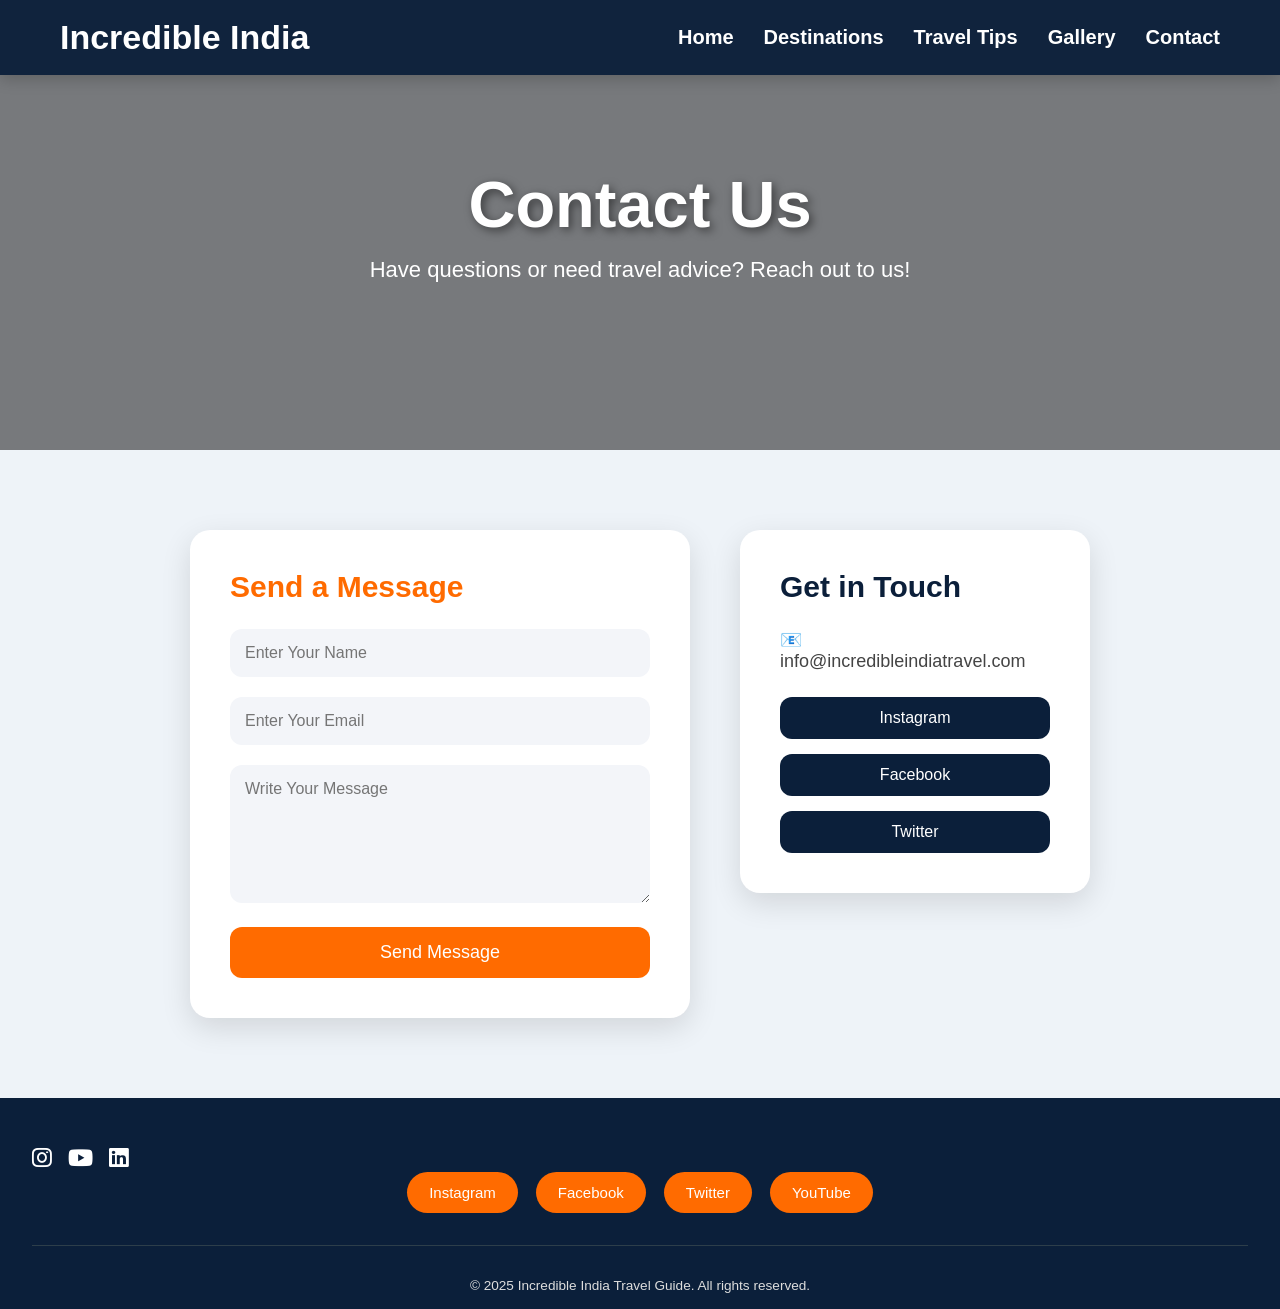
==== contact.html @ fa3aba9f "index.html" ====
<!DOCTYPE html>
<html lang="en">
<head>
    <meta charset="UTF-8">
    <meta name="viewport"
    content="width=device-width, initial-scale=1.0">
    <title>Contact Us</title>
   <link rel="stylesheet" href="contact.css">
    <link rel="stylesheet" href="https://cdnjs.cloudflare.com/ajax/libs/font-awesome/6.5.1/css/all.min.css">

</head>

<body>

    <!-- Navbar -->
    <header>

        <div class="navbar">

            <h1>Incredible India</h1>

            <nav>
                <ul>
                    <li><a href="index.html">Home</a></li>
                    <li><a href="destination.html">Destinations</a></li>
                    <li><a href="traveltip.html">Travel Tips</a></li>
                    <li><a href="gallery.html">Gallery</a></li>
                    <li><a href="contact.html">Contact</a></li>
                </ul>
            </nav>

        </div>

    </header>

    <!-- Hero Section -->
    <section class="hero">

        <div class="overlay">

            <h2>Contact Us</h2>

            <p>
                Have questions or need travel advice?
                Reach out to us!
            </p>

        </div>

    </section>

    <!-- Contact Section -->
    <section class="contact-section">

        <!-- Contact Form -->
        <div class="contact-form">

            <h3>Send a Message</h3>

            <form>

                <input type="text"
                placeholder="Enter Your Name">

                <input type="email"
                placeholder="Enter Your Email">

                <textarea rows="6"
                placeholder="Write Your Message"></textarea>

                <button type="submit">
                    Send Message
                </button>

            </form>

        </div>

        <!-- Contact Info -->
        <div class="contact-info">

            <h3>Get in Touch</h3>

            <p>
                📧 info@incredibleindiatravel.com
            </p>

            <div class="social-links">

                <a href="#">Instagram</a>

                <a href="#">Facebook</a>

                <a href="#">Twitter</a>

            </div>

        </div>

    </section>

    <!-- Footer -->
    <footer class="footer">
  <div class="footer-container"><div class="footer-col"><div class="social-icons"><a href="#"><i class="fab fa-instagram"></i></a><a href="#"><i class="fab fa-youtube"></i></a><a href="#"><i class="fab fa-linkedin"></i></a></div></div></div>
        <div class="footer-social">

            <a href="#">Instagram</a>

            <a href="#">Facebook</a>

            <a href="#">Twitter</a>

            <a href="#">YouTube</a>

        </div>
        <div class="footer-bottom">© 2025 Incredible India Travel Guide. All rights reserved.</div>

    </div>

</footer>
</body>
</html>
---- contact.css ----
/* Reset */
*{
    margin:0;
    padding:0;
    box-sizing:border-box;
    font-family: Arial, sans-serif;
}

/* Body */
body{
    background:#eef3f8;
    overflow-x:hidden;
}

/* Navbar */
.navbar{
    display:flex;
    justify-content:space-between;
    align-items:center;

    padding:18px 60px;

    background:rgba(11,31,58,0.95);

    position: fixed;
    top: 0;
    width: 100%;
    z-index: 1000;

    backdrop-filter:blur(10px);

    box-shadow:0 4px 15px rgba(0,0,0,0.2);
}

/* Logo */
.navbar h1{
    color:white;
    font-size:34px;
    font-weight:700;
}

/* Nav Links */
nav ul{
    display:flex;
    gap:30px;
    list-style:none;
}

nav ul li a{
    color:white;
    text-decoration:none;
    font-size:20px;
    font-weight: bold;
    transition:0.4s;
    position:relative;
}

/* Hover Effect */
nav ul li a:hover{
    color:rgb(128, 34, 34);
}

/* Hero Section */
.hero{
    height:50vh;

    background:
    linear-gradient(rgba(0,0,0,0.5),
    rgba(0,0,0,0.5)),
    url("https://images.unsplash.com/photo-1526772662000-3f88f10405ff?q=80&w=1974&auto=format&fit=crop");

    background-size:cover;
    background-position:center;

    display:flex;
    justify-content:center;
    align-items:center;
}

/* Overlay Text */
.overlay{
    text-align:center;
    color:white;
}

.overlay h2{
    font-size:65px;
    margin-bottom:15px;
    text-shadow:3px 3px 10px rgba(0,0,0,0.5);
}

.overlay p{
    font-size:22px;
}

/* Contact Section */
.contact-section{
    display:flex;
    justify-content:center;
    align-items:flex-start;

    gap:50px;

    padding:80px 60px;

    flex-wrap:wrap;
}

/* Form Box */
.contact-form{
    background:white;

    padding:40px;

    width:500px;

    border-radius:20px;

    box-shadow:0 10px 30px rgba(0,0,0,0.12);
}

/* Form Heading */
.contact-form h3{
    font-size:30px;
    color:#ff6b00;
    margin-bottom:25px;
}

/* Input Fields */
.contact-form input,
.contact-form textarea{
    width:100%;

    padding:15px;

    margin-bottom:20px;

    border:none;

    border-radius:12px;

    background:#f3f5f9;

    font-size:16px;

    outline:none;

    transition:0.3s;
}

/* Input Focus */
.contact-form input:focus,
.contact-form textarea:focus{
    background:#fff;

    border:2px solid #ff6b00;
}

/* Button */
.contact-form button{
    width:100%;

    padding:15px;

    border:none;

    border-radius:12px;

    background:#ff6b00;

    color:white;

    font-size:18px;

    cursor:pointer;

    transition:0.4s;
}

/* Button Hover */
.contact-form button:hover{
    background:#e55d00;
    transform:translateY(-3px);
}

/* Contact Info */
.contact-info{
    background:white;

    padding:40px;

    width:350px;

    border-radius:20px;

    box-shadow:0 10px 30px rgba(0,0,0,0.12);
}

/* Info Heading */
.contact-info h3{
    font-size:30px;
    color:#0b1f3a;
    margin-bottom:25px;
}

/* Info Text */
.contact-info p{
    font-size:18px;
    margin-bottom:25px;
    color:#444;
}

/* Social Links */
.social-links{
    display:flex;
    flex-direction:column;
    gap:15px;
}

.social-links a{
    text-decoration:none;

    color:white;

    background:#0b1f3a;

    padding:12px 18px;

    border-radius:12px;

    transition:0.4s;

    text-align:center;
}

/* Hover */
.social-links a:hover{
    background:#ff6b00;
    transform:translateX(5px);
}
/* Footer */
.footer {
    background:#0b1f3a;
    color: #ddd;
    padding: 3rem 2rem 1rem;
}

.footer-container {
    max-width: 1300px;
    margin: auto;
    display: grid;
    grid-template-columns: repeat(auto-fit, minmax(220px, 1fr));
    gap: 2rem;
}

.footer-col h3, .footer-col h4 {
    color:  #f4a024;
    margin-bottom: 1rem;
}

.footer-col ul {
    list-style: none;
}

.footer-col ul li {
    margin-bottom: 0.5rem;
}

.footer-col ul li a {
    color: #ddd;
    text-decoration: none;
    transition: var(--transition);
}

.footer-col ul li a:hover {
    color: var(--saffron);
    padding-left: 5px;
}

.social-icons a {
    color: white;
    margin-right: 1rem;
    font-size: 1.4rem;
    transition: var(--transition);
    display: inline-block;
}

.social-icons a:hover {
    color: var(--saffron);
    transform: translateY(-3px);
}

.footer-bottom {
    text-align: center;
    border-top: 1px solid #2d3e4a;
    padding-top: 2rem;
    margin-top: 2rem;
    font-size: 0.85rem;
}

/* Social Links */
.footer-social{
    display:flex;

    justify-content:center;

    flex-wrap:wrap;

    gap:18px;
}

/* Social Buttons */
.footer-social a{
    text-decoration:none;

    color:white;

    background:#ff6b00;

    padding:12px 22px;

    border-radius:30px;

    transition:0.4s;

    font-size:15px;

    font-weight:500;
}

/* Hover Effect */
.footer-social a:hover{
    background:white;

    color:#0b1f3a;

    transform:translateY(-5px);
}

/* Responsive */
@media(max-width:768px){

    .navbar{
        flex-direction:column;
        gap:15px;
        padding:20px;
    }

    nav ul{
        flex-wrap:wrap;
        justify-content:center;
        gap:15px;
    }

    .overlay h2{
        font-size:42px;
    }

    .overlay p{
        font-size:16px;
        padding:0 20px;
    }

    .contact-form,
    .contact-info{
        width:100%;
    }

    .contact-section{
        padding:50px 20px;
    }
}
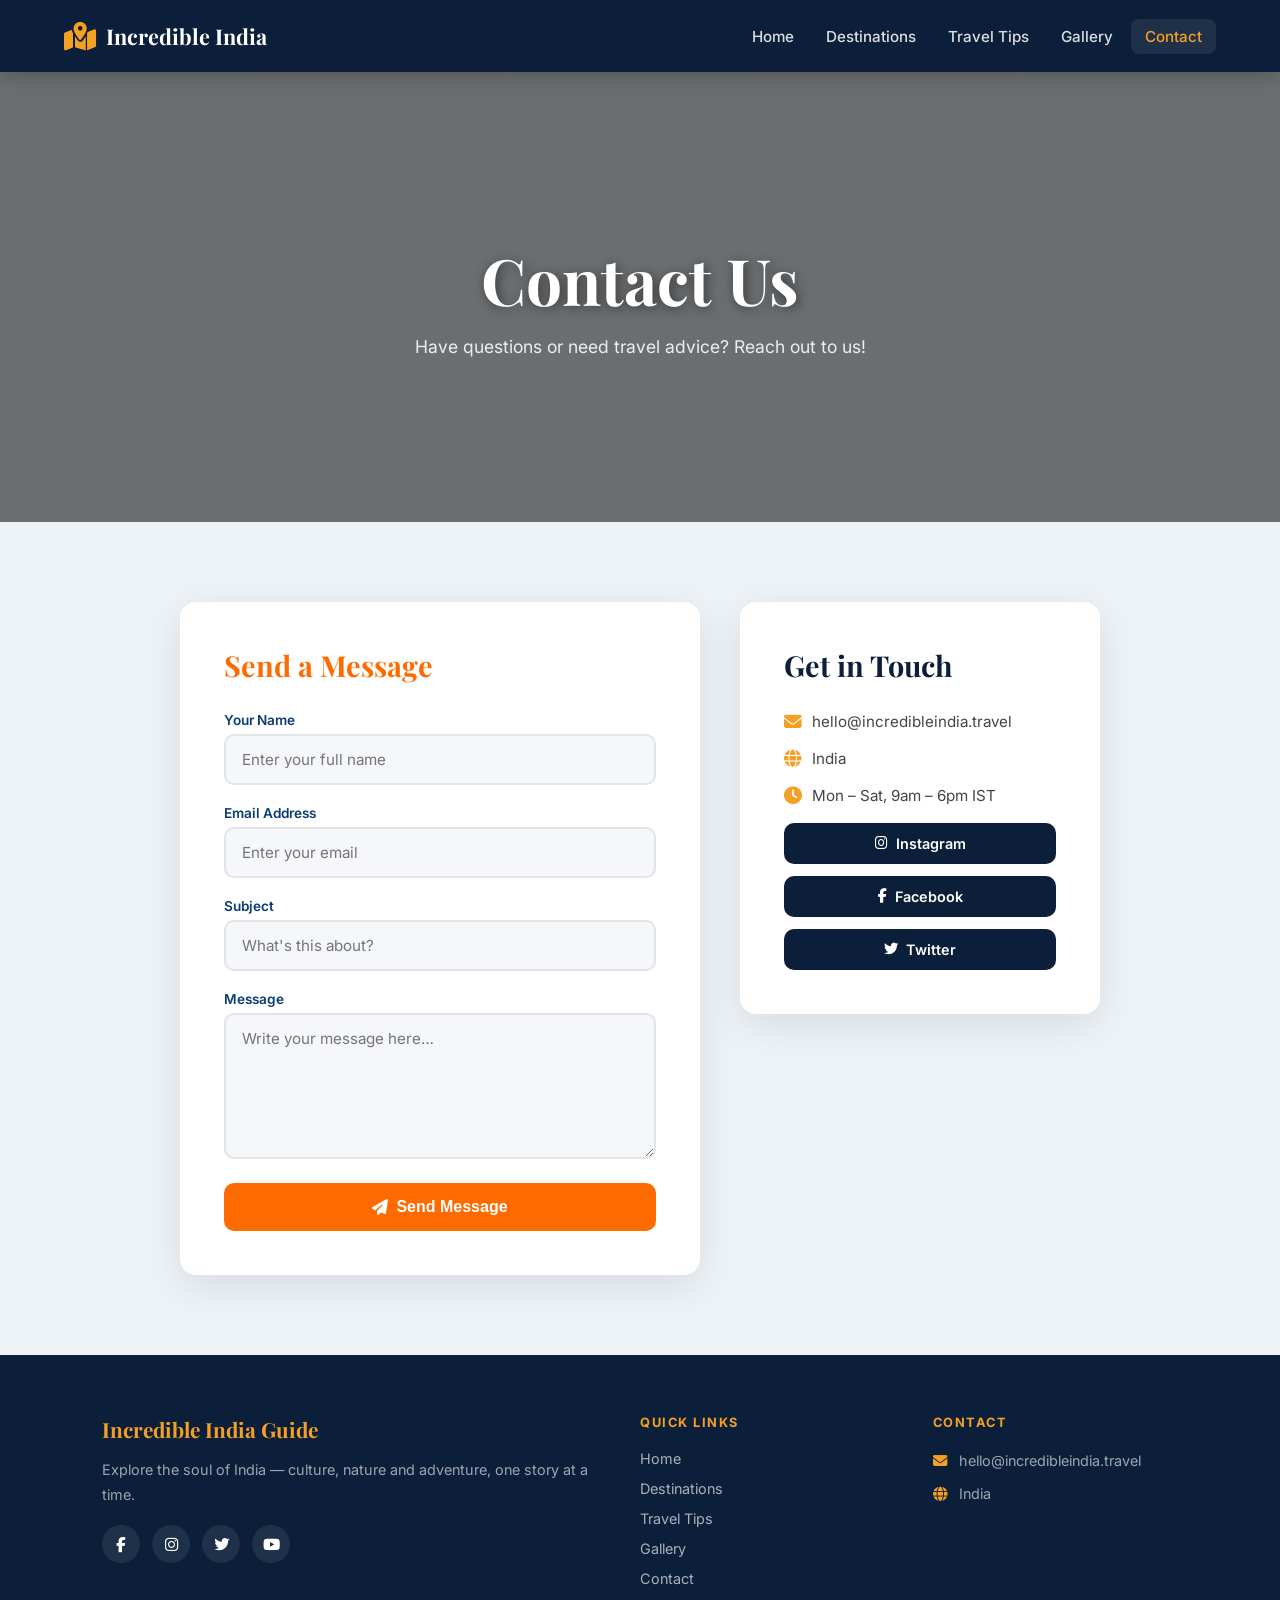
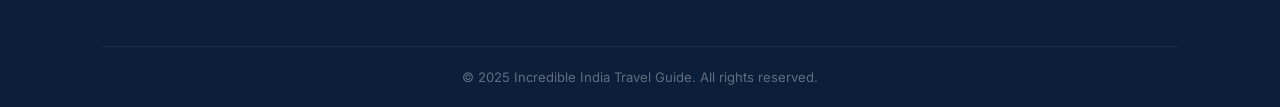
==== commit 9baf9034: "Improve Incredible India website" ====
--- a/contact.html
+++ b/contact.html
@@ -1,122 +1,136 @@
-<!DOCTYPE html>
+﻿<!DOCTYPE html>
 <html lang="en">
 <head>
     <meta charset="UTF-8">
-    <meta name="viewport"
-    content="width=device-width, initial-scale=1.0">
-    <title>Contact Us</title>
-   <link rel="stylesheet" href="contact.css">
+    <meta name="viewport" content="width=device-width, initial-scale=1.0">
+    <title>Contact Us — Incredible India</title>
+    <meta name="description" content="Have questions or need travel advice? Get in touch with the Incredible India Travel Guide.">
+    <link rel="preconnect" href="https://fonts.googleapis.com">
+    <link rel="preconnect" href="https://fonts.gstatic.com" crossorigin>
+    <link href="https://fonts.googleapis.com/css2?family=Inter:wght@400;500;600;700&family=Playfair+Display:ital,wght@0,600;0,700;1,600&display=swap" rel="stylesheet">
     <link rel="stylesheet" href="https://cdnjs.cloudflare.com/ajax/libs/font-awesome/6.5.1/css/all.min.css">
-
+    <link rel="stylesheet" href="contact.css">
 </head>
-
 <body>
 
-    <!-- Navbar -->
-    <header>
+<!-- Header -->
+<header>
+    <div class="navbar">
+        <div class="logo">
+            <i class="fas fa-map-marked-alt logo-icon"></i>
+            <span class="logo-text">Incredible India</span>
+        </div>
+        <button class="hamburger" id="hamburger" aria-label="Toggle menu" aria-expanded="false">
+            <span></span><span></span><span></span>
+        </button>
+        <nav id="main-nav">
+            <ul>
+                <li><a href="index.html">Home</a></li>
+                <li><a href="destination.html">Destinations</a></li>
+                <li><a href="traveltip.html">Travel Tips</a></li>
+                <li><a href="gallery.html">Gallery</a></li>
+                <li><a href="contact.html" class="active">Contact</a></li>
+            </ul>
+        </nav>
+    </div>
+</header>
 
-        <div class="navbar">
+<!-- Hero Section -->
+<section class="hero">
+    <div class="overlay">
+        <h2>Contact Us</h2>
+        <p>Have questions or need travel advice? Reach out to us!</p>
+    </div>
+</section>
 
-            <h1>Incredible India</h1>
+<!-- Contact Section -->
+<section class="contact-section">
 
-            <nav>
-                <ul>
-                    <li><a href="index.html">Home</a></li>
-                    <li><a href="destination.html">Destinations</a></li>
-                    <li><a href="traveltip.html">Travel Tips</a></li>
-                    <li><a href="gallery.html">Gallery</a></li>
-                    <li><a href="contact.html">Contact</a></li>
-                </ul>
-            </nav>
+    <!-- Contact Form -->
+    <div class="contact-form">
+        <h3>Send a Message</h3>
+        <form>
+            <label for="name">Your Name</label>
+            <input type="text" id="name" name="name" placeholder="Enter your full name" required>
 
-        </div>
+            <label for="email">Email Address</label>
+            <input type="email" id="email" name="email" placeholder="Enter your email" required>
 
-    </header>
+            <label for="subject">Subject</label>
+            <input type="text" id="subject" name="subject" placeholder="What's this about?">
 
-    <!-- Hero Section -->
-    <section class="hero">
+            <label for="message">Message</label>
+            <textarea id="message" name="message" rows="6" placeholder="Write your message here…" required></textarea>
 
-        <div class="overlay">
-
-            <h2>Contact Us</h2>
-
-            <p>
-                Have questions or need travel advice?
-                Reach out to us!
-            </p>
-
-        </div>
-
-    </section>
-
-    <!-- Contact Section -->
-    <section class="contact-section">
-
-        <!-- Contact Form -->
-        <div class="contact-form">
-
-            <h3>Send a Message</h3>
-
-            <form>
-
-                <input type="text"
-                placeholder="Enter Your Name">
-
-                <input type="email"
-                placeholder="Enter Your Email">
-
-                <textarea rows="6"
-                placeholder="Write Your Message"></textarea>
-
-                <button type="submit">
-                    Send Message
-                </button>
-
-            </form>
-
-        </div>
-
-        <!-- Contact Info -->
-        <div class="contact-info">
-
-            <h3>Get in Touch</h3>
-
-            <p>
-                📧 info@incredibleindiatravel.com
-            </p>
-
-            <div class="social-links">
-
-                <a href="#">Instagram</a>
-
-                <a href="#">Facebook</a>
-
-                <a href="#">Twitter</a>
-
-            </div>
-
-        </div>
-
-    </section>
-
-    <!-- Footer -->
-    <footer class="footer">
-  <div class="footer-container"><div class="footer-col"><div class="social-icons"><a href="#"><i class="fab fa-instagram"></i></a><a href="#"><i class="fab fa-youtube"></i></a><a href="#"><i class="fab fa-linkedin"></i></a></div></div></div>
-        <div class="footer-social">
-
-            <a href="#">Instagram</a>
-
-            <a href="#">Facebook</a>
-
-            <a href="#">Twitter</a>
-
-            <a href="#">YouTube</a>
-
-        </div>
-        <div class="footer-bottom">© 2025 Incredible India Travel Guide. All rights reserved.</div>
-
+            <button type="submit">
+                <i class="fas fa-paper-plane"></i> Send Message
+            </button>
+        </form>
     </div>
 
+    <!-- Contact Info -->
+    <div class="contact-info">
+        <h3>Get in Touch</h3>
+        <p><i class="fas fa-envelope"></i> hello@incredibleindia.travel</p>
+        <p><i class="fas fa-globe"></i> India</p>
+        <p><i class="fas fa-clock"></i> Mon – Sat, 9am – 6pm IST</p>
+
+        <div class="social-links">
+            <a href="#"><i class="fab fa-instagram"></i> Instagram</a>
+            <a href="#"><i class="fab fa-facebook-f"></i> Facebook</a>
+            <a href="#"><i class="fab fa-twitter"></i> Twitter</a>
+        </div>
+    </div>
+
+</section>
+
+<!-- Footer -->
+<footer class="footer">
+    <div class="footer-container">
+        <div class="footer-col">
+            <h3>Incredible India Guide</h3>
+            <p>Explore the soul of India — culture, nature and adventure, one story at a time.</p>
+            <div class="social-icons">
+                <a href="#" aria-label="Facebook"><i class="fab fa-facebook-f"></i></a>
+                <a href="#" aria-label="Instagram"><i class="fab fa-instagram"></i></a>
+                <a href="#" aria-label="Twitter"><i class="fab fa-twitter"></i></a>
+                <a href="#" aria-label="YouTube"><i class="fab fa-youtube"></i></a>
+            </div>
+        </div>
+        <div class="footer-col">
+            <h4>Quick Links</h4>
+            <ul>
+                <li><a href="index.html">Home</a></li>
+                <li><a href="destination.html">Destinations</a></li>
+                <li><a href="traveltip.html">Travel Tips</a></li>
+                <li><a href="gallery.html">Gallery</a></li>
+                <li><a href="contact.html">Contact</a></li>
+            </ul>
+        </div>
+        <div class="footer-col">
+            <h4>Contact</h4>
+            <p><i class="fas fa-envelope"></i> hello@incredibleindia.travel</p>
+            <p><i class="fas fa-globe"></i> India</p>
+        </div>
+    </div>
+    <div class="footer-bottom"><p>© 2025 Incredible India Travel Guide. All rights reserved.</p></div>
 </footer>
+
+<script>
+const hamburger = document.getElementById('hamburger');
+const nav = document.getElementById('main-nav');
+hamburger.addEventListener('click', function() {
+    const open = nav.classList.toggle('open');
+    hamburger.setAttribute('aria-expanded', open);
+    hamburger.classList.toggle('active', open);
+});
+document.addEventListener('click', function(e) {
+    if (!hamburger.contains(e.target) && !nav.contains(e.target)) {
+        nav.classList.remove('open');
+        hamburger.classList.remove('active');
+        hamburger.setAttribute('aria-expanded','false');
+    }
+});
+</script>
 </body>
-</html>+</html>
--- a/contact.css
+++ b/contact.css
@@ -1,372 +1,230 @@
-/* Reset */
-*{
-    margin:0;
-    padding:0;
-    box-sizing:border-box;
-    font-family: Arial, sans-serif;
-}
-
-/* Body */
-body{
-    background:#eef3f8;
-    overflow-x:hidden;
-}
-
-/* Navbar */
-.navbar{
-    display:flex;
-    justify-content:space-between;
-    align-items:center;
-
-    padding:18px 60px;
-
-    background:rgba(11,31,58,0.95);
-
-    position: fixed;
-    top: 0;
+﻿/* ── RESET & BASE ─────────────────────────────── */
+*, *::before, *::after { margin:0; padding:0; box-sizing:border-box; }
+
+:root {
+    --navy:      #0b1f3a;
+    --navy-mid:  #0b3b73;
+    --gold:      #f4a024;
+    --orange:    #ff6b00;
+    --light:     #eef3f8;
+    --white:     #ffffff;
+    --text:      #333;
+    --font-head: 'Playfair Display', Georgia, serif;
+    --font-body: 'Inter', Arial, sans-serif;
+    --radius:    16px;
+    --transition: 0.3s ease;
+}
+
+body { font-family:var(--font-body); background:var(--light); color:var(--text); overflow-x:hidden; }
+
+/* ── HEADER / NAVBAR ─────────────────────────── */
+header { position:fixed; top:0; width:100%; z-index:1000; }
+
+.navbar {
+    display: flex;
+    justify-content: space-between;
+    align-items: center;
+    padding: 0 5%;
+    height: 72px;
+    background: var(--navy);
+    box-shadow: 0 2px 20px rgba(0,0,0,0.25);
+}
+
+.logo { display:flex; align-items:center; gap:10px; }
+.logo-icon { font-size:1.8rem; color:var(--gold); }
+.logo-text { font-family:var(--font-head); font-size:1.35rem; font-weight:700; color:white; }
+nav ul { list-style:none; display:flex; gap:4px; }
+nav ul li a { color:rgba(255,255,255,0.85); text-decoration:none; font-weight:500; font-size:0.95rem; padding:8px 14px; border-radius:8px; transition:var(--transition); }
+nav ul li a:hover, nav ul li a.active { color:var(--gold); background:rgba(255,255,255,0.08); }
+
+/* Hamburger */
+.hamburger { display:none; flex-direction:column; justify-content:center; gap:5px; width:44px; height:44px; background:none; border:none; cursor:pointer; padding:8px; border-radius:8px; }
+.hamburger span { display:block; width:22px; height:2px; background:white; border-radius:2px; transition:transform 0.3s, opacity 0.3s; }
+.hamburger.active span:nth-child(1) { transform:translateY(7px) rotate(45deg); }
+.hamburger.active span:nth-child(2) { opacity:0; }
+.hamburger.active span:nth-child(3) { transform:translateY(-7px) rotate(-45deg); }
+
+/* ── HERO ──────────────────────────────────────── */
+.hero {
+    height: 50vh;
+    margin-top: 72px;
+    background: linear-gradient(rgba(0,0,0,0.55),rgba(0,0,0,0.55)),
+                url('https://images.unsplash.com/photo-1524492412937-b28074a5d7da?w=1600&q=80')
+                no-repeat center/cover;
+    display: flex;
+    justify-content: center;
+    align-items: center;
+}
+
+.overlay { text-align:center; color:white; padding: 0 20px; }
+.overlay h2 {
+    font-family: var(--font-head);
+    font-size: clamp(2rem, 6vw, 4rem);
+    margin-bottom: 14px;
+    text-shadow: 2px 2px 12px rgba(0,0,0,0.5);
+}
+.overlay p { font-size: 1.1rem; color: rgba(255,255,255,0.88); }
+
+/* ── CONTACT SECTION ─────────────────────────── */
+.contact-section {
+    display: flex;
+    justify-content: center;
+    align-items: flex-start;
+    gap: 40px;
+    padding: 80px 6%;
+    flex-wrap: wrap;
+}
+
+/* Form */
+.contact-form {
+    background: var(--white);
+    padding: 44px;
+    width: 520px;
+    max-width: 100%;
+    border-radius: var(--radius);
+    box-shadow: 0 10px 40px rgba(0,0,0,0.1);
+}
+
+.contact-form h3 {
+    font-family: var(--font-head);
+    font-size: 1.8rem;
+    color: var(--orange);
+    margin-bottom: 28px;
+}
+
+.contact-form label {
+    display: block;
+    font-size: 0.85rem;
+    font-weight: 600;
+    color: var(--navy-mid);
+    margin-bottom: 6px;
+}
+
+.contact-form input,
+.contact-form textarea {
     width: 100%;
-    z-index: 1000;
-
-    backdrop-filter:blur(10px);
-
-    box-shadow:0 4px 15px rgba(0,0,0,0.2);
-}
-
-/* Logo */
-.navbar h1{
-    color:white;
-    font-size:34px;
-    font-weight:700;
-}
-
-/* Nav Links */
-nav ul{
-    display:flex;
-    gap:30px;
-    list-style:none;
-}
-
-nav ul li a{
-    color:white;
-    text-decoration:none;
-    font-size:20px;
-    font-weight: bold;
-    transition:0.4s;
-    position:relative;
-}
-
-/* Hover Effect */
-nav ul li a:hover{
-    color:rgb(128, 34, 34);
-}
-
-/* Hero Section */
-.hero{
-    height:50vh;
-
-    background:
-    linear-gradient(rgba(0,0,0,0.5),
-    rgba(0,0,0,0.5)),
-    url("https://images.unsplash.com/photo-1526772662000-3f88f10405ff?q=80&w=1974&auto=format&fit=crop");
-
-    background-size:cover;
-    background-position:center;
-
-    display:flex;
-    justify-content:center;
-    align-items:center;
-}
-
-/* Overlay Text */
-.overlay{
-    text-align:center;
-    color:white;
-}
-
-.overlay h2{
-    font-size:65px;
-    margin-bottom:15px;
-    text-shadow:3px 3px 10px rgba(0,0,0,0.5);
-}
-
-.overlay p{
-    font-size:22px;
-}
-
-/* Contact Section */
-.contact-section{
-    display:flex;
-    justify-content:center;
-    align-items:flex-start;
-
-    gap:50px;
-
-    padding:80px 60px;
-
-    flex-wrap:wrap;
-}
-
-/* Form Box */
-.contact-form{
-    background:white;
-
-    padding:40px;
-
-    width:500px;
-
-    border-radius:20px;
-
-    box-shadow:0 10px 30px rgba(0,0,0,0.12);
-}
-
-/* Form Heading */
-.contact-form h3{
-    font-size:30px;
-    color:#ff6b00;
-    margin-bottom:25px;
-}
-
-/* Input Fields */
-.contact-form input,
-.contact-form textarea{
-    width:100%;
-
-    padding:15px;
-
-    margin-bottom:20px;
-
-    border:none;
-
-    border-radius:12px;
-
-    background:#f3f5f9;
-
-    font-size:16px;
-
-    outline:none;
-
-    transition:0.3s;
-}
-
-/* Input Focus */
+    padding: 14px 16px;
+    margin-bottom: 20px;
+    border: 2px solid rgba(0,0,0,0.08);
+    border-radius: 10px;
+    background: #f5f7fa;
+    font-size: 0.95rem;
+    font-family: var(--font-body);
+    color: var(--text);
+    outline: none;
+    transition: var(--transition);
+}
+
 .contact-form input:focus,
-.contact-form textarea:focus{
-    background:#fff;
-
-    border:2px solid #ff6b00;
-}
-
-/* Button */
-.contact-form button{
-    width:100%;
-
-    padding:15px;
-
-    border:none;
-
-    border-radius:12px;
-
-    background:#ff6b00;
-
-    color:white;
-
-    font-size:18px;
-
-    cursor:pointer;
-
-    transition:0.4s;
-}
-
-/* Button Hover */
-.contact-form button:hover{
-    background:#e55d00;
-    transform:translateY(-3px);
-}
-
-/* Contact Info */
-.contact-info{
-    background:white;
-
-    padding:40px;
-
-    width:350px;
-
-    border-radius:20px;
-
-    box-shadow:0 10px 30px rgba(0,0,0,0.12);
-}
-
-/* Info Heading */
-.contact-info h3{
-    font-size:30px;
-    color:#0b1f3a;
-    margin-bottom:25px;
-}
-
-/* Info Text */
-.contact-info p{
-    font-size:18px;
-    margin-bottom:25px;
-    color:#444;
-}
-
-/* Social Links */
-.social-links{
-    display:flex;
-    flex-direction:column;
-    gap:15px;
-}
-
-.social-links a{
-    text-decoration:none;
-
-    color:white;
-
-    background:#0b1f3a;
-
-    padding:12px 18px;
-
-    border-radius:12px;
-
-    transition:0.4s;
-
-    text-align:center;
-}
-
-/* Hover */
-.social-links a:hover{
-    background:#ff6b00;
-    transform:translateX(5px);
-}
-/* Footer */
-.footer {
-    background:#0b1f3a;
-    color: #ddd;
-    padding: 3rem 2rem 1rem;
-}
-
-.footer-container {
-    max-width: 1300px;
-    margin: auto;
-    display: grid;
-    grid-template-columns: repeat(auto-fit, minmax(220px, 1fr));
-    gap: 2rem;
-}
-
-.footer-col h3, .footer-col h4 {
-    color:  #f4a024;
-    margin-bottom: 1rem;
-}
-
-.footer-col ul {
-    list-style: none;
-}
-
-.footer-col ul li {
-    margin-bottom: 0.5rem;
-}
-
-.footer-col ul li a {
-    color: #ddd;
+.contact-form textarea:focus {
+    background: white;
+    border-color: var(--orange);
+    box-shadow: 0 0 0 3px rgba(255,107,0,0.1);
+}
+
+.contact-form button {
+    width: 100%;
+    padding: 15px;
+    border: none;
+    border-radius: 10px;
+    background: var(--orange);
+    color: white;
+    font-size: 1rem;
+    font-weight: 700;
+    cursor: pointer;
+    transition: var(--transition);
+    display: flex;
+    align-items: center;
+    justify-content: center;
+    gap: 8px;
+}
+
+.contact-form button:hover {
+    background: #e55d00;
+    transform: translateY(-2px);
+    box-shadow: 0 6px 20px rgba(255,107,0,0.4);
+}
+
+/* Info */
+.contact-info {
+    background: var(--white);
+    padding: 44px;
+    width: 360px;
+    max-width: 100%;
+    border-radius: var(--radius);
+    box-shadow: 0 10px 40px rgba(0,0,0,0.1);
+}
+
+.contact-info h3 {
+    font-family: var(--font-head);
+    font-size: 1.8rem;
+    color: var(--navy);
+    margin-bottom: 28px;
+}
+
+.contact-info p {
+    font-size: 0.95rem;
+    margin-bottom: 18px;
+    color: #444;
+    display: flex;
+    align-items: center;
+    gap: 10px;
+}
+
+.contact-info p i { color: var(--gold); font-size: 1.1rem; }
+
+.social-links {
+    display: flex;
+    flex-direction: column;
+    gap: 12px;
+    margin-top: 8px;
+}
+
+.social-links a {
     text-decoration: none;
+    color: white;
+    background: var(--navy);
+    padding: 12px 18px;
+    border-radius: 10px;
     transition: var(--transition);
-}
-
-.footer-col ul li a:hover {
-    color: var(--saffron);
-    padding-left: 5px;
-}
-
-.social-icons a {
-    color: white;
-    margin-right: 1rem;
-    font-size: 1.4rem;
-    transition: var(--transition);
-    display: inline-block;
-}
-
-.social-icons a:hover {
-    color: var(--saffron);
-    transform: translateY(-3px);
-}
-
-.footer-bottom {
     text-align: center;
-    border-top: 1px solid #2d3e4a;
-    padding-top: 2rem;
-    margin-top: 2rem;
-    font-size: 0.85rem;
-}
-
-/* Social Links */
-.footer-social{
-    display:flex;
-
-    justify-content:center;
-
-    flex-wrap:wrap;
-
-    gap:18px;
-}
-
-/* Social Buttons */
-.footer-social a{
-    text-decoration:none;
-
-    color:white;
-
-    background:#ff6b00;
-
-    padding:12px 22px;
-
-    border-radius:30px;
-
-    transition:0.4s;
-
-    font-size:15px;
-
-    font-weight:500;
-}
-
-/* Hover Effect */
-.footer-social a:hover{
-    background:white;
-
-    color:#0b1f3a;
-
-    transform:translateY(-5px);
-}
-
-/* Responsive */
-@media(max-width:768px){
-
-    .navbar{
-        flex-direction:column;
-        gap:15px;
-        padding:20px;
-    }
-
-    nav ul{
-        flex-wrap:wrap;
-        justify-content:center;
-        gap:15px;
-    }
-
-    .overlay h2{
-        font-size:42px;
-    }
-
-    .overlay p{
-        font-size:16px;
-        padding:0 20px;
-    }
-
-    .contact-form,
-    .contact-info{
-        width:100%;
-    }
-
-    .contact-section{
-        padding:50px 20px;
-    }
-}+    font-weight: 600;
+    font-size: 0.9rem;
+    display: flex;
+    align-items: center;
+    justify-content: center;
+    gap: 8px;
+}
+
+.social-links a:hover {
+    background: var(--orange);
+    transform: translateX(4px);
+}
+
+/* ── FOOTER ───────────────────────────────────── */
+.footer { background:var(--navy); color:#ccc; padding:60px 8% 0; }
+.footer-container { max-width:1200px; margin:auto; display:grid; grid-template-columns:2fr 1fr 1fr; gap:48px; padding-bottom:48px; border-bottom:1px solid rgba(255,255,255,0.08); }
+.footer-col h3 { font-family:var(--font-head); font-size:1.3rem; color:var(--gold); margin-bottom:14px; }
+.footer-col h4 { font-size:0.8rem; font-weight:700; letter-spacing:0.12em; text-transform:uppercase; color:var(--gold); margin-bottom:18px; }
+.footer-col p { font-size:0.9rem; line-height:1.75; color:rgba(255,255,255,0.6); margin-bottom:8px; display:block; align-items:unset; gap:unset; }
+.footer-col p i { margin-right:8px; color:var(--gold); }
+.footer-col ul { list-style:none; }
+.footer-col ul li { margin-bottom:10px; }
+.footer-col ul li a { color:rgba(255,255,255,0.65); text-decoration:none; font-size:0.9rem; transition:var(--transition); }
+.footer-col ul li a:hover { color:var(--gold); padding-left:5px; }
+.social-icons { display:flex; gap:12px; margin-top:18px; }
+.social-icons a { width:38px; height:38px; background:rgba(255,255,255,0.08); border-radius:50%; display:flex; align-items:center; justify-content:center; color:white; font-size:0.95rem; transition:var(--transition); text-decoration:none; }
+.social-icons a:hover { background:var(--gold); color:var(--navy); transform:translateY(-3px); }
+.footer-bottom { text-align:center; padding:22px 0; font-size:0.82rem; color:rgba(255,255,255,0.35); }
+
+/* ── RESPONSIVE ───────────────────────────────── */
+@media (max-width: 768px) {
+    .hamburger { display:flex; }
+    nav { position:absolute; top:72px; left:0; right:0; background:var(--navy); display:none; border-top:1px solid rgba(255,255,255,0.08); }
+    nav.open { display:block; }
+    nav ul { flex-direction:column; gap:0; padding:12px 0; }
+    nav ul li a { display:block; padding:14px 24px; border-radius:0; font-size:1rem; border-bottom:1px solid rgba(255,255,255,0.05); }
+    .contact-form, .contact-info { width:100%; }
+    .contact-section { padding:50px 5%; }
+    .footer-container { grid-template-columns:1fr; gap:32px; }
+}
